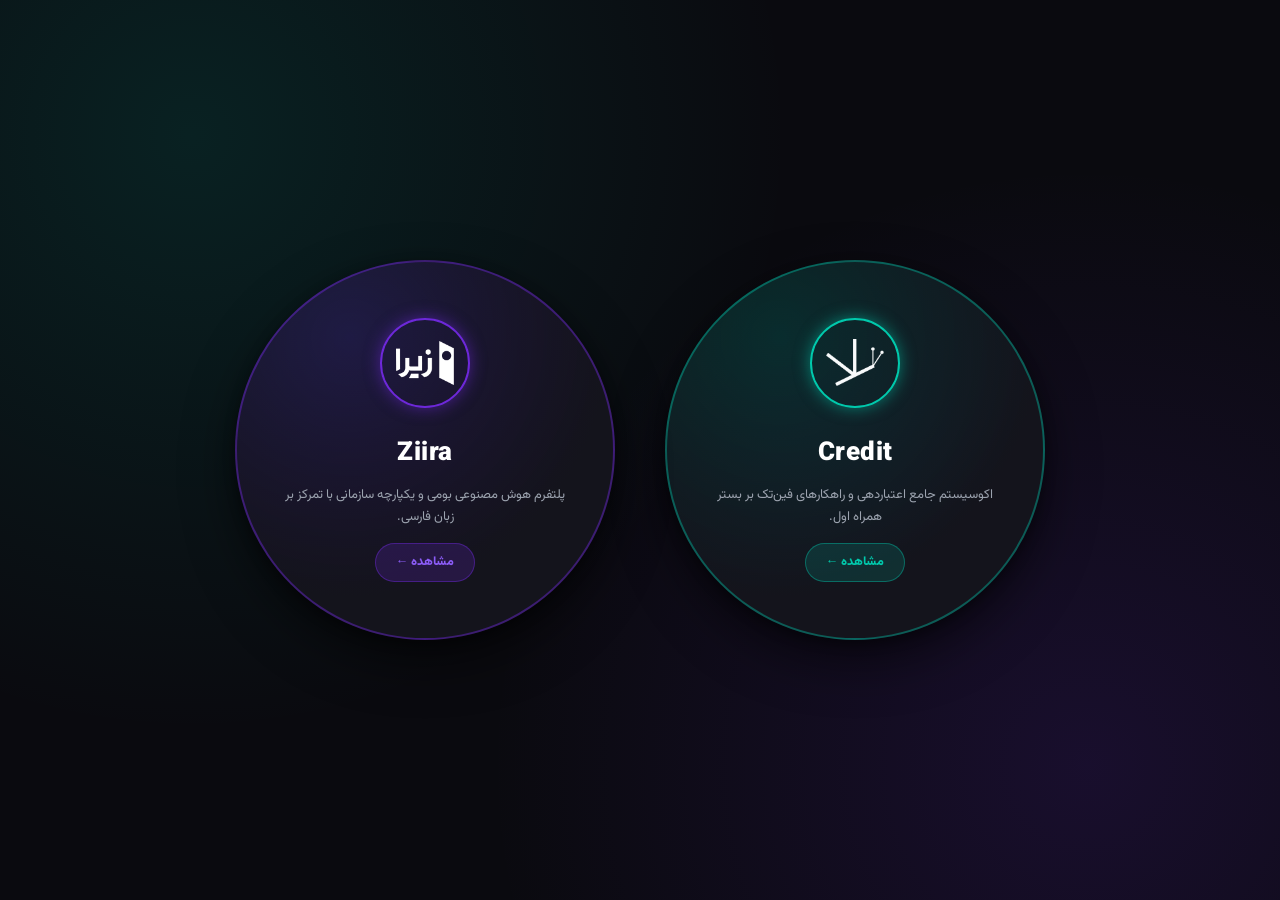
==== index.html @ d3d42ae1 "Initial commit: EBCOM infographics landing" ====
<!doctype html>
<html lang="fa" dir="rtl">
  <head>
    <meta charset="UTF-8" />
    <meta name="viewport" content="width=device-width, initial-scale=1.0" />
    <title>EBCOM</title>
    <meta
      name="description"
      content="مجموعه اینفوگرافیک محصولات شرکت همراه کسب‌وکارهای هوشمند"
    />

    <link rel="preconnect" href="https://fonts.googleapis.com" />
    <link rel="preconnect" href="https://fonts.gstatic.com" crossorigin />
    <link
      href="https://fonts.googleapis.com/css2?family=Vazirmatn:wght@300;400;500;600;700;800;900&display=swap"
      rel="stylesheet"
    />

    <link rel="stylesheet" href="assets/css/style.css" />
  </head>
  <body>
    <section id="infographics" class="section">
      <div class="container">
        <div class="grid">
          <!-- ===== کارت Credit ===== -->
          <article class="card card-credit">
            <a href="infographics/Ewano/index.html" class="card-link">
              <div class="card-icon">
                <img src="assets/images/Ewano.png" alt="لوگو Credit" />
              </div>
              <div class="card-body">
                <h3>Credit</h3>
                <p>
                  اکوسیستم جامع اعتباردهی و راهکارهای فین‌تک بر بستر همراه اول.
                </p>
                <span class="card-cta">مشاهده ←</span>
              </div>
            </a>
          </article>

          <!-- ===== کارت Ziira ===== -->
          <article class="card card-ziira">
            <a href="infographics/Ziira/index.html" class="card-link">
              <div class="card-icon">
                <img src="assets/images/Ziira_Semibold-FA Picto 1.png" alt="لوگو Ziira" />
              </div>
              <div class="card-body">
                <h3>Ziira</h3>
                <p>
                  پلتفرم هوش مصنوعی بومی و یکپارچه سازمانی با تمرکز بر زبان
                  فارسی.
                </p>
                <span class="card-cta">مشاهده ←</span>
              </div>
            </a>
          </article>
        </div>
      </div>
    </section>

    <script src="assets/js/main.js"></script>
  </body>
</html>
---- assets/css/style.css ----
/* ============================================================
   EBCOM Infographics Landing
   Perfect Circle Cards — Dark Theme
   Each card matches its product brand color
   ============================================================ */

:root {
  /* Credit Brand — Teal */
  --credit: #00C9AC;
  --credit-light: #2EE0C4;
  --credit-dark: #008B78;
  --credit-glow: rgba(0, 201, 172, 0.55);

  /* Ziira Brand — Purple */
  --ziira: #6d28d9;
  --ziira-light: #8b5cf6;
  --ziira-dark: #4c1d95;
  --ziira-glow: rgba(109, 40, 217, 0.55);

  /* Dark Palette */
  --bg-base: #0A0A0F;
  --bg-card: #14141C;
  --text-white: #FFFFFF;
  --text-soft: #E5E7EB;
  --text-muted: #9CA3AF;
  --border-subtle: rgba(255, 255, 255, 0.08);

  --font: 'Vazirmatn', -apple-system, BlinkMacSystemFont, "Segoe UI", sans-serif;

  --circle-size: 380px;
}

* {
  box-sizing: border-box;
  margin: 0;
  padding: 0;
}

html { scroll-behavior: smooth; }

body {
  font-family: var(--font);
  background: var(--bg-base);
  color: var(--text-soft);
  line-height: 1.7;
  min-height: 100vh;
  display: flex;
  align-items: center;
  justify-content: center;
  padding: 60px 20px;
  background-image:
    radial-gradient(circle at 15% 15%, rgba(0, 201, 172, 0.12) 0%, transparent 45%),
    radial-gradient(circle at 85% 85%, rgba(109, 40, 217, 0.15) 0%, transparent 45%);
  background-attachment: fixed;
}

.container {
  width: 100%;
  max-width: 1080px;
}

/* ============================================================
   GRID
   ============================================================ */
.grid {
  display: flex;
  justify-content: center;
  align-items: center;
  gap: 50px;
  flex-wrap: wrap;
}

/* ============================================================
   CARD — پایه
   ============================================================ */
.card {
  width: var(--circle-size);
  height: var(--circle-size);
  border-radius: 50%;
  overflow: hidden;
  position: relative;
  flex-shrink: 0;
  background: var(--bg-card);
  transition: transform 0.35s ease, box-shadow 0.35s ease, border-color 0.3s ease;
  box-shadow:
    0 20px 50px rgba(0, 0, 0, 0.55),
    0 4px 12px rgba(0, 0, 0, 0.35);
}

.card-link {
  display: flex;
  flex-direction: column;
  align-items: center;
  justify-content: center;
  text-align: center;
  text-decoration: none;
  color: inherit;
  width: 100%;
  height: 100%;
  padding: 50px 40px;
  border-radius: 50%;
  gap: 8px;
}

/* ============================================================
   کارت Credit — تم فیروزه‌ای #00C9AC
   ============================================================ */
.card-credit {
  border: 2px solid rgba(0, 201, 172, 0.40);
  background: radial-gradient(circle at 30% 20%, rgba(0, 201, 172, 0.18) 0%, var(--bg-card) 65%);
}

.card-credit:hover {
  transform: translateY(-8px) scale(1.03);
  border-color: var(--credit);
  box-shadow:
    0 35px 70px rgba(0, 201, 172, 0.40),
    0 15px 30px rgba(0, 0, 0, 0.55);
}

.card-credit .card-icon {
  background: transparent;
  border: 2px solid var(--credit);
  box-shadow: 0 0 16px var(--credit-glow);
}

.card-credit:hover .card-icon {
  box-shadow: 0 0 26px var(--credit-glow);
}

.card-credit .card-cta {
  color: var(--credit);
  background: rgba(0, 201, 172, 0.15);
  border: 1px solid rgba(0, 201, 172, 0.40);
}

.card-credit:hover .card-cta {
  background: var(--credit);
  color: #071210;
}

/* ============================================================
   کارت Ziira — تم بنفش #6d28d9
   ============================================================ */
.card-ziira {
  border: 2px solid rgba(109, 40, 217, 0.45);
  background: radial-gradient(circle at 30% 20%, rgba(109, 40, 217, 0.22) 0%, var(--bg-card) 65%);
}

.card-ziira:hover {
  transform: translateY(-8px) scale(1.03);
  border-color: var(--ziira);
  box-shadow:
    0 35px 70px rgba(109, 40, 217, 0.45),
    0 15px 30px rgba(0, 0, 0, 0.55);
}

.card-ziira .card-icon {
  background: transparent;
  border: 2px solid var(--ziira);
  box-shadow: 0 0 16px var(--ziira-glow);
}

.card-ziira:hover .card-icon {
  box-shadow: 0 0 26px var(--ziira-glow);
}

.card-ziira .card-cta {
  color: var(--ziira-light);
  background: rgba(109, 40, 217, 0.20);
  border: 1px solid rgba(109, 40, 217, 0.45);
}

.card-ziira:hover .card-cta {
  background: var(--ziira);
  color: #fff;
}

/* ============================================================
   Card Icon — دایره‌ی شفاف با حاشیه‌ی رنگی
   ============================================================ */
.card-icon {
  width: 90px;
  height: 90px;
  border-radius: 50%;
  display: flex;
  align-items: center;
  justify-content: center;
  flex-shrink: 0;
  margin-bottom: 16px;
  overflow: hidden;
  padding: 14px;
  position: relative;
  background: transparent;
  transition: transform 0.3s ease, box-shadow 0.3s ease;
}

.card-icon img {
  display: block;
  max-width: 100%;
  max-height: 100%;
  width: auto;
  height: auto;
  object-fit: contain;
  position: relative;
  z-index: 1;
}

.card:hover .card-icon {
  transform: scale(1.05);
}

/* ============================================================
   Card Body
   ============================================================ */
.card-body h3 {
  font-size: 26px;
  font-weight: 900;
  color: var(--text-white);
  margin-bottom: 8px;
  letter-spacing: 0.5px;
}

.card-body p {
  font-size: 13px;
  color: var(--text-muted);
  line-height: 1.75;
  margin-bottom: 14px;
}

.card-cta {
  display: inline-block;
  font-size: 12.5px;
  font-weight: 800;
  padding: 8px 20px;
  border-radius: 20px;
  transition: all 0.25s ease;
}

.card:hover .card-cta {
  transform: translateX(-3px);
}

/* ============================================================
   RESPONSIVE
   ============================================================ */
@media (max-width: 900px) {
  :root { --circle-size: 340px; }
  .grid { gap: 36px; }
  .card-link { padding: 40px 30px; }
  .card-icon { width: 120px; height: 120px; padding: 18px; }
  .card-body h3 { font-size: 22px; }
  .card-body p { font-size: 12.5px; }
}

@media (max-width: 700px) {
  :root { --circle-size: 300px; }
  body { padding: 40px 16px; }
  .grid { gap: 24px; }
  .card-link { padding: 32px 24px; }
  .card-icon { width: 100px; height: 100px; padding: 16px; margin-bottom: 12px; }
  .card-body h3 { font-size: 20px; }
  .card-body p { font-size: 12px; line-height: 1.6; }
  .card-cta { padding: 6px 16px; font-size: 11.5px; }
}

@media (max-width: 360px) {
  :root { --circle-size: 260px; }
  .card-icon { width: 88px; height: 88px; padding: 14px; }
  .card-body h3 { font-size: 18px; }
  .card-body p { font-size: 11.5px; }
}

/* ============================================================
   PRINT
   ============================================================ */
@media print {
  body { background: #fff; padding: 0; }
  .card { box-shadow: none; border: 1px solid #ccc; }
}
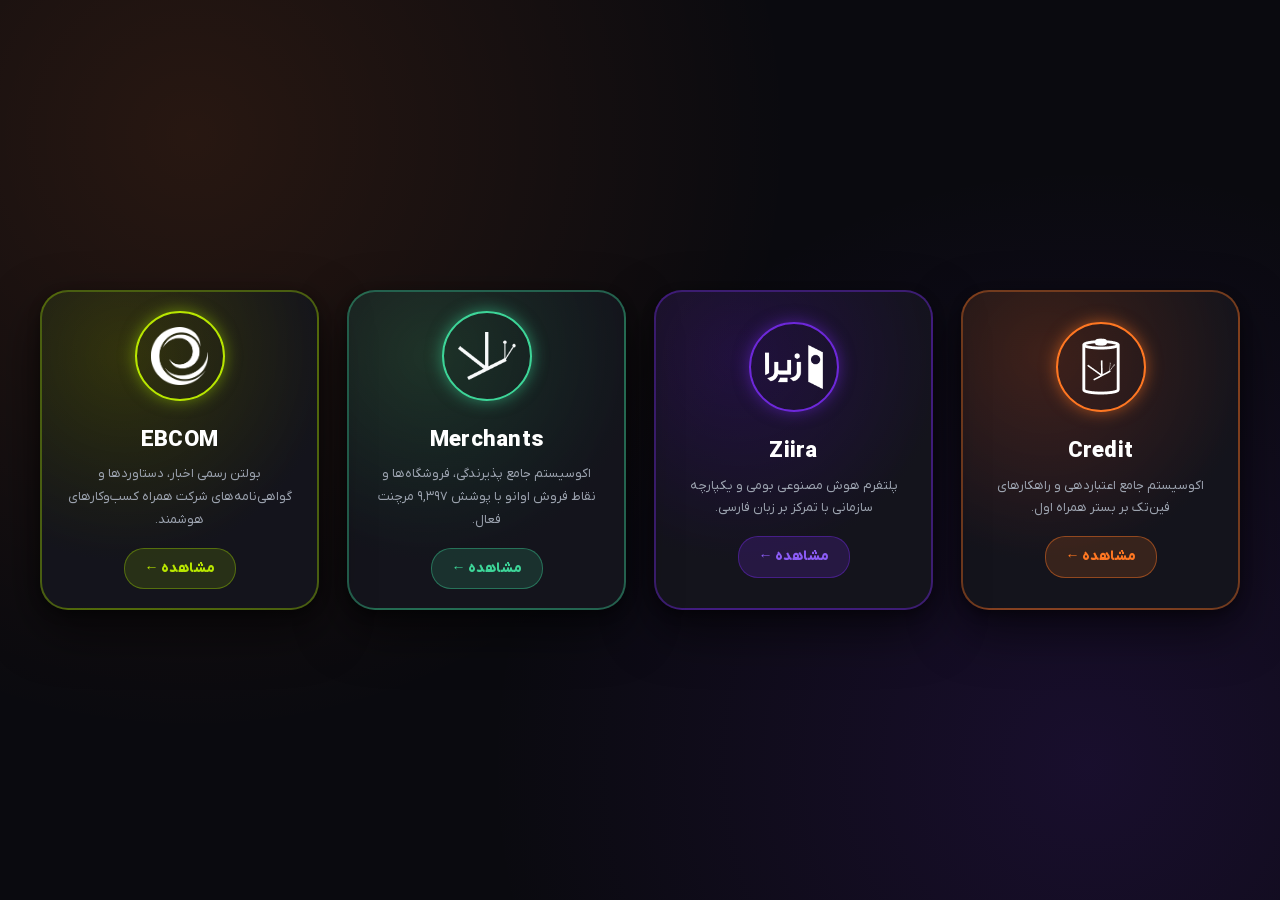
==== commit aec5b023: "change logo, add merchants and ebcom card in homepage, change card radius" ====
--- a/index.html
+++ b/index.html
@@ -24,9 +24,9 @@
         <div class="grid">
           <!-- ===== کارت Credit ===== -->
           <article class="card card-credit">
-            <a href="infographics/Ewano/index.html" class="card-link">
+            <a href="./infographics/Ewano/index.html" class="card-link">
               <div class="card-icon">
-                <img src="assets/images/Ewano.png" alt="لوگو Credit" />
+                <img src="assets/images/battery.png" alt="لوگو Credit" />
               </div>
               <div class="card-body">
                 <h3>Credit</h3>
@@ -40,9 +40,9 @@
 
           <!-- ===== کارت Ziira ===== -->
           <article class="card card-ziira">
-            <a href="infographics/Ziira/index.html" class="card-link">
+            <a href="./infographics/Ziira/index.html" class="card-link">
               <div class="card-icon">
-                <img src="assets/images/Ziira_Semibold-FA Picto 1.png" alt="لوگو Ziira" />
+                <img src="assets/images/Ziira.png" alt="لوگو Ziira" />
               </div>
               <div class="card-body">
                 <h3>Ziira</h3>
@@ -54,10 +54,44 @@
               </div>
             </a>
           </article>
+
+          <!-- ===== کارت Ewano Merchant ===== -->
+          <article class="card card-ewano">
+            <a href="./infographics/Merchants/index.html" class="card-link">
+              <div class="card-icon">
+                <img src="assets/images/Ewano.png" alt="لوگو Ewano" />
+              </div>
+              <div class="card-body">
+                <h3>Merchants</h3>
+                <p>
+                  اکوسیستم جامع پذیرندگی، فروشگاه‌ها و نقاط فروش اوانو با پوشش
+                  ۹,۳۹۷ مرچنت فعال.
+                </p>
+                <span class="card-cta">مشاهده ←</span>
+              </div>
+            </a>
+          </article>
+
+          <!-- ===== کارت EBCOM News ===== -->
+          <article class="card card-ebcom">
+            <a href="./infographics/News/index.html" class="card-link">
+              <div class="card-icon">
+                <img src="assets/images/ebcom-sign.png" alt="لوگو EBCOM" />
+              </div>
+              <div class="card-body">
+                <h3>EBCOM</h3>
+                <p>
+                  بولتن رسمی اخبار، دستاوردها و گواهی‌نامه‌های شرکت همراه
+                  کسب‌وکارهای هوشمند.
+                </p>
+                <span class="card-cta">مشاهده ←</span>
+              </div>
+            </a>
+          </article>
         </div>
       </div>
     </section>
 
     <script src="assets/js/main.js"></script>
   </body>
-</html>
+</html>
--- a/assets/css/style.css
+++ b/assets/css/style.css
@@ -1,15 +1,22 @@
 /* ============================================================
    EBCOM Infographics Landing
-   Perfect Circle Cards — Dark Theme
+   Square Cards — Dark Theme
    Each card matches its product brand color
    ============================================================ */
 
+/* فونت سفارشی */
+@font-face {
+  font-family: "IranYekanX";
+  src: url("../../assets/fonts/IRANYekanXVFaNumVF.woff2") format("woff2");
+  font-display: swap;
+}
+
 :root {
-  /* Credit Brand — Teal */
-  --credit: #00C9AC;
-  --credit-light: #2EE0C4;
-  --credit-dark: #008B78;
-  --credit-glow: rgba(0, 201, 172, 0.55);
+  /* Credit Brand — Orange #FF7722 */
+  --credit: #ff7722;
+  --credit-light: #ffa066;
+  --credit-dark: #cc5a0a;
+  --credit-glow: rgba(255, 119, 34, 0.55);
 
   /* Ziira Brand — Purple */
   --ziira: #6d28d9;
@@ -17,17 +24,33 @@
   --ziira-dark: #4c1d95;
   --ziira-glow: rgba(109, 40, 217, 0.55);
 
+  /* Ewano Merchant Brand — Mint Green */
+  --ewano: #3dd598;
+  --ewano-light: #5fe0a8;
+  --ewano-dark: #00a88e;
+  --ewano-glow: rgba(61, 213, 152, 0.55);
+
+  /* EBCOM Brand — Lime */
+  --ebcom: #b8e600;
+  --ebcom-light: #c9f01f;
+  --ebcom-dark: #99cc00;
+  --ebcom-glow: rgba(153, 204, 0, 0.55);
+
   /* Dark Palette */
-  --bg-base: #0A0A0F;
-  --bg-card: #14141C;
-  --text-white: #FFFFFF;
-  --text-soft: #E5E7EB;
-  --text-muted: #9CA3AF;
+  --bg-base: #0a0a0f;
+  --bg-card: #14141c;
+  --text-white: #ffffff;
+  --text-soft: #e5e7eb;
+  --text-muted: #9ca3af;
   --border-subtle: rgba(255, 255, 255, 0.08);
 
-  --font: 'Vazirmatn', -apple-system, BlinkMacSystemFont, "Segoe UI", sans-serif;
-
-  --circle-size: 380px;
+  --font-family:
+    "IranYekanX", -apple-system, BlinkMacSystemFont, "Segoe UI", Roboto,
+    sans-serif;
+
+  /* ✅ ابعاد کارت مربعی */
+  --card-size: 320px;
+  --card-radius: 28px;
 }
 
 * {
@@ -36,10 +59,12 @@
   padding: 0;
 }
 
-html { scroll-behavior: smooth; }
+html {
+  scroll-behavior: smooth;
+}
 
 body {
-  font-family: var(--font);
+  font-family: var(--font-family);
   background: var(--bg-base);
   color: var(--text-soft);
   line-height: 1.7;
@@ -49,42 +74,72 @@
   justify-content: center;
   padding: 60px 20px;
   background-image:
-    radial-gradient(circle at 15% 15%, rgba(0, 201, 172, 0.12) 0%, transparent 45%),
-    radial-gradient(circle at 85% 85%, rgba(109, 40, 217, 0.15) 0%, transparent 45%);
+    radial-gradient(
+      circle at 15% 15%,
+      rgba(255, 119, 34, 0.12) 0%,
+      transparent 45%
+    ),
+    radial-gradient(
+      circle at 85% 85%,
+      rgba(109, 40, 217, 0.15) 0%,
+      transparent 45%
+    );
   background-attachment: fixed;
 }
 
 .container {
   width: 100%;
-  max-width: 1080px;
+  max-width: 1200px;
 }
 
 /* ============================================================
    GRID
    ============================================================ */
 .grid {
-  display: flex;
+  display: grid;
+  grid-template-columns: repeat(4, 1fr);
   justify-content: center;
-  align-items: center;
-  gap: 50px;
-  flex-wrap: wrap;
-}
-
-/* ============================================================
-   CARD — پایه
+  align-items: stretch;
+  gap: 28px;
+  padding: 40px 0;
+  margin: 0 auto;
+}
+
+/* ============================================================
+   CARD — پایه (مربعی با گوشه‌های گرد)
    ============================================================ */
 .card {
-  width: var(--circle-size);
-  height: var(--circle-size);
-  border-radius: 50%;
+  width: 100%;
+  height: var(--card-size);
+  border-radius: var(--card-radius);
   overflow: hidden;
   position: relative;
   flex-shrink: 0;
   background: var(--bg-card);
-  transition: transform 0.35s ease, box-shadow 0.35s ease, border-color 0.3s ease;
+  transition:
+    transform 0.35s ease,
+    box-shadow 0.35s ease,
+    border-color 0.3s ease;
   box-shadow:
     0 20px 50px rgba(0, 0, 0, 0.55),
     0 4px 12px rgba(0, 0, 0, 0.35);
+  animation: cardFadeIn 0.7s cubic-bezier(0.16, 1, 0.3, 1) backwards;
+}
+
+.card:nth-child(1) { animation-delay: 0.05s; }
+.card:nth-child(2) { animation-delay: 0.15s; }
+.card:nth-child(3) { animation-delay: 0.25s; }
+.card:nth-child(4) { animation-delay: 0.35s; }
+
+@keyframes cardFadeIn {
+  from {
+    opacity: 0;
+    transform: translateY(30px) scale(0.96);
+  }
+  to {
+    opacity: 1;
+    transform: translateY(0) scale(1);
+  }
 }
 
 .card-link {
@@ -97,87 +152,13 @@
   color: inherit;
   width: 100%;
   height: 100%;
-  padding: 50px 40px;
-  border-radius: 50%;
+  padding: 32px 24px;
+  border-radius: var(--card-radius);
   gap: 8px;
 }
 
 /* ============================================================
-   کارت Credit — تم فیروزه‌ای #00C9AC
-   ============================================================ */
-.card-credit {
-  border: 2px solid rgba(0, 201, 172, 0.40);
-  background: radial-gradient(circle at 30% 20%, rgba(0, 201, 172, 0.18) 0%, var(--bg-card) 65%);
-}
-
-.card-credit:hover {
-  transform: translateY(-8px) scale(1.03);
-  border-color: var(--credit);
-  box-shadow:
-    0 35px 70px rgba(0, 201, 172, 0.40),
-    0 15px 30px rgba(0, 0, 0, 0.55);
-}
-
-.card-credit .card-icon {
-  background: transparent;
-  border: 2px solid var(--credit);
-  box-shadow: 0 0 16px var(--credit-glow);
-}
-
-.card-credit:hover .card-icon {
-  box-shadow: 0 0 26px var(--credit-glow);
-}
-
-.card-credit .card-cta {
-  color: var(--credit);
-  background: rgba(0, 201, 172, 0.15);
-  border: 1px solid rgba(0, 201, 172, 0.40);
-}
-
-.card-credit:hover .card-cta {
-  background: var(--credit);
-  color: #071210;
-}
-
-/* ============================================================
-   کارت Ziira — تم بنفش #6d28d9
-   ============================================================ */
-.card-ziira {
-  border: 2px solid rgba(109, 40, 217, 0.45);
-  background: radial-gradient(circle at 30% 20%, rgba(109, 40, 217, 0.22) 0%, var(--bg-card) 65%);
-}
-
-.card-ziira:hover {
-  transform: translateY(-8px) scale(1.03);
-  border-color: var(--ziira);
-  box-shadow:
-    0 35px 70px rgba(109, 40, 217, 0.45),
-    0 15px 30px rgba(0, 0, 0, 0.55);
-}
-
-.card-ziira .card-icon {
-  background: transparent;
-  border: 2px solid var(--ziira);
-  box-shadow: 0 0 16px var(--ziira-glow);
-}
-
-.card-ziira:hover .card-icon {
-  box-shadow: 0 0 26px var(--ziira-glow);
-}
-
-.card-ziira .card-cta {
-  color: var(--ziira-light);
-  background: rgba(109, 40, 217, 0.20);
-  border: 1px solid rgba(109, 40, 217, 0.45);
-}
-
-.card-ziira:hover .card-cta {
-  background: var(--ziira);
-  color: #fff;
-}
-
-/* ============================================================
-   Card Icon — دایره‌ی شفاف با حاشیه‌ی رنگی
+   CARD ICON — دایره شفاف با حاشیه رنگی
    ============================================================ */
 .card-icon {
   width: 90px;
@@ -187,12 +168,14 @@
   align-items: center;
   justify-content: center;
   flex-shrink: 0;
-  margin-bottom: 16px;
+  margin: 0 auto 18px auto;
   overflow: hidden;
   padding: 14px;
   position: relative;
   background: transparent;
-  transition: transform 0.3s ease, box-shadow 0.3s ease;
+  transition:
+    transform 0.3s ease,
+    box-shadow 0.3s ease;
 }
 
 .card-icon img {
@@ -211,30 +194,47 @@
 }
 
 /* ============================================================
-   Card Body
-   ============================================================ */
+   CARD BODY
+   ============================================================ */
+.card-body {
+  display: flex;
+  flex-direction: column;
+  align-items: center;
+  text-align: center;
+  width: 100%;
+  flex-grow: 1;
+}
+
 .card-body h3 {
-  font-size: 26px;
+  font-size: 22px;
   font-weight: 900;
   color: var(--text-white);
   margin-bottom: 8px;
-  letter-spacing: 0.5px;
+  letter-spacing: 0.3px;
+  line-height: 1.3;
 }
 
 .card-body p {
   font-size: 13px;
   color: var(--text-muted);
   line-height: 1.75;
-  margin-bottom: 14px;
-}
-
+  margin-bottom: 16px;
+}
+
+/* ============================================================
+   CARD CTA — دکمه «مشاهده ←»
+   ============================================================ */
 .card-cta {
-  display: inline-block;
-  font-size: 12.5px;
+  display: inline-flex;
+  align-items: center;
+  justify-content: center;
+  gap: 6px;
+  font-size: 14px;
   font-weight: 800;
   padding: 8px 20px;
   border-radius: 20px;
   transition: all 0.25s ease;
+  margin-top: auto;
 }
 
 .card:hover .card-cta {
@@ -242,39 +242,312 @@
 }
 
 /* ============================================================
+   کارت Credit — تم نارنجی #FF7722
+   ============================================================ */
+.card-credit {
+  --card-accent: var(--credit);
+  border: 2px solid rgba(255, 119, 34, 0.4);
+  background: radial-gradient(
+    circle at 30% 20%,
+    rgba(255, 119, 34, 0.2) 0%,
+    var(--bg-card) 65%
+  );
+}
+
+.card-credit:hover {
+  transform: translateY(-8px) scale(1.03);
+  border-color: var(--credit);
+  box-shadow:
+    0 35px 70px rgba(255, 119, 34, 0.45),
+    0 15px 30px rgba(0, 0, 0, 0.55);
+}
+
+.card-credit .card-icon {
+  background: transparent;
+  border: 2px solid var(--credit);
+  box-shadow: 0 0 16px var(--credit-glow);
+}
+
+.card-credit:hover .card-icon {
+  box-shadow: 0 0 26px var(--credit-glow);
+}
+
+.card-credit .card-cta {
+  color: var(--credit);
+  background: rgba(255, 119, 34, 0.15);
+  border: 1px solid rgba(255, 119, 34, 0.45);
+}
+
+.card-credit:hover .card-cta {
+  background: var(--credit);
+  color: #1a0d02;
+}
+
+/* ============================================================
+   کارت Ziira — تم بنفش #6d28d9
+   ============================================================ */
+.card-ziira {
+  --card-accent: var(--ziira);
+  border: 2px solid rgba(109, 40, 217, 0.45);
+  background: radial-gradient(
+    circle at 30% 20%,
+    rgba(109, 40, 217, 0.22) 0%,
+    var(--bg-card) 65%
+  );
+}
+
+.card-ziira:hover {
+  transform: translateY(-8px) scale(1.03);
+  border-color: var(--ziira);
+  box-shadow:
+    0 35px 70px rgba(109, 40, 217, 0.45),
+    0 15px 30px rgba(0, 0, 0, 0.55);
+}
+
+.card-ziira .card-icon {
+  background: transparent;
+  border: 2px solid var(--ziira);
+  box-shadow: 0 0 16px var(--ziira-glow);
+}
+
+.card-ziira:hover .card-icon {
+  box-shadow: 0 0 26px var(--ziira-glow);
+}
+
+.card-ziira .card-cta {
+  color: var(--ziira-light);
+  background: rgba(109, 40, 217, 0.2);
+  border: 1px solid rgba(109, 40, 217, 0.45);
+}
+
+.card-ziira:hover .card-cta {
+  background: var(--ziira);
+  color: #fff;
+}
+
+/* ============================================================
+   کارت Ewano Merchant — تم سبز نعنایی #3DD598
+   ============================================================ */
+.card-ewano {
+  --card-accent: var(--ewano);
+  border: 2px solid rgba(61, 213, 152, 0.4);
+  background: radial-gradient(
+    circle at 30% 20%,
+    rgba(61, 213, 152, 0.18) 0%,
+    var(--bg-card) 65%
+  );
+}
+
+.card-ewano:hover {
+  transform: translateY(-8px) scale(1.03);
+  border-color: var(--ewano);
+  box-shadow:
+    0 35px 70px rgba(61, 213, 152, 0.4),
+    0 15px 30px rgba(0, 0, 0, 0.55);
+}
+
+.card-ewano .card-icon {
+  background: transparent;
+  border: 2px solid var(--ewano);
+  box-shadow: 0 0 16px var(--ewano-glow);
+}
+
+.card-ewano:hover .card-icon {
+  box-shadow: 0 0 26px var(--ewano-glow);
+}
+
+.card-ewano .card-cta {
+  color: var(--ewano);
+  background: rgba(61, 213, 152, 0.15);
+  border: 1px solid rgba(61, 213, 152, 0.4);
+}
+
+.card-ewano:hover .card-cta {
+  background: var(--ewano);
+  color: #071210;
+}
+
+/* ============================================================
+   کارت EBCOM News — تم لایم #B8E600
+   ============================================================ */
+.card-ebcom {
+  --card-accent: var(--ebcom);
+  border: 2px solid rgba(153, 204, 0, 0.4);
+  background: radial-gradient(
+    circle at 30% 20%,
+    rgba(153, 204, 0, 0.18) 0%,
+    var(--bg-card) 65%
+  );
+}
+
+.card-ebcom:hover {
+  transform: translateY(-8px) scale(1.03);
+  border-color: var(--ebcom);
+  box-shadow:
+    0 35px 70px rgba(153, 204, 0, 0.4),
+    0 15px 30px rgba(0, 0, 0, 0.55);
+}
+
+.card-ebcom .card-icon {
+  background: transparent;
+  border: 2px solid var(--ebcom);
+  box-shadow: 0 0 16px var(--ebcom-glow);
+}
+
+.card-ebcom:hover .card-icon {
+  box-shadow: 0 0 26px var(--ebcom-glow);
+}
+
+.card-ebcom .card-cta {
+  color: var(--ebcom);
+  background: rgba(153, 204, 0, 0.15);
+  border: 1px solid rgba(153, 204, 0, 0.4);
+}
+
+.card-ebcom:hover .card-cta {
+  background: var(--ebcom);
+  color: #071210;
+}
+
+/* ============================================================
+   لوگوی Ewano (در هدر صفحات داخلی)
+   ============================================================ */
+.ewano-logo-box {
+  display: flex;
+  align-items: center;
+  justify-content: flex-start;
+  width: auto;
+  min-width: 160px;
+  height: 64px;
+  overflow: visible;
+  flex-shrink: 0;
+}
+
+.ewano-logo-full {
+  display: block;
+  height: 100%;
+  width: auto;
+  max-width: 260px;
+  object-fit: contain;
+  object-position: right center;
+}
+
+/* ============================================================
    RESPONSIVE
    ============================================================ */
+@media (max-width: 1100px) {
+  .grid {
+    grid-template-columns: repeat(2, 1fr);
+    gap: 24px;
+  }
+}
+
 @media (max-width: 900px) {
-  :root { --circle-size: 340px; }
-  .grid { gap: 36px; }
-  .card-link { padding: 40px 30px; }
-  .card-icon { width: 120px; height: 120px; padding: 18px; }
-  .card-body h3 { font-size: 22px; }
-  .card-body p { font-size: 12.5px; }
+  :root {
+    --card-size: 300px;
+  }
+  .card-link {
+    padding: 28px 20px;
+  }
+  .card-icon {
+    width: 80px;
+    height: 80px;
+    padding: 12px;
+  }
+  .card-body h3 {
+    font-size: 20px;
+  }
+  .card-body p {
+    font-size: 12.5px;
+  }
+  .ewano-logo-box {
+    height: 52px;
+    min-width: 130px;
+  }
 }
 
 @media (max-width: 700px) {
-  :root { --circle-size: 300px; }
-  body { padding: 40px 16px; }
-  .grid { gap: 24px; }
-  .card-link { padding: 32px 24px; }
-  .card-icon { width: 100px; height: 100px; padding: 16px; margin-bottom: 12px; }
-  .card-body h3 { font-size: 20px; }
-  .card-body p { font-size: 12px; line-height: 1.6; }
-  .card-cta { padding: 6px 16px; font-size: 11.5px; }
+  :root {
+    --card-size: 280px;
+    --card-radius: 24px;
+  }
+  body {
+    padding: 40px 16px;
+  }
+  .grid {
+    grid-template-columns: 1fr;
+    gap: 20px;
+  }
+  .card-link {
+    padding: 24px 20px;
+  }
+  .card-icon {
+    width: 70px;
+    height: 70px;
+    padding: 10px;
+    margin-bottom: 14px;
+  }
+  .card-body h3 {
+    font-size: 19px;
+  }
+  .card-body p {
+    font-size: 12px;
+    line-height: 1.65;
+  }
+  .card-cta {
+    padding: 6px 16px;
+    font-size: 13px;
+  }
+  .ewano-logo-box {
+    height: 44px;
+    min-width: 110px;
+  }
 }
 
 @media (max-width: 360px) {
-  :root { --circle-size: 260px; }
-  .card-icon { width: 88px; height: 88px; padding: 14px; }
-  .card-body h3 { font-size: 18px; }
-  .card-body p { font-size: 11.5px; }
+  :root {
+    --card-size: 260px;
+    --card-radius: 22px;
+  }
+  .card-icon {
+    width: 62px;
+    height: 62px;
+    padding: 8px;
+  }
+  .card-body h3 {
+    font-size: 17px;
+  }
+  .card-body p {
+    font-size: 11.5px;
+  }
+  .ewano-logo-box {
+    height: 38px;
+    min-width: 95px;
+  }
+}
+
+/* ============================================================
+   دسترس‌پذیری
+   ============================================================ */
+@media (prefers-reduced-motion: reduce) {
+  .card,
+  .card-icon,
+  .card-cta {
+    animation: none !important;
+    transition: none !important;
+  }
 }
 
 /* ============================================================
    PRINT
    ============================================================ */
 @media print {
-  body { background: #fff; padding: 0; }
-  .card { box-shadow: none; border: 1px solid #ccc; }
+  body {
+    background: #fff;
+    padding: 0;
+  }
+  .card {
+    box-shadow: none;
+    border: 1px solid #ccc;
+  }
 }
